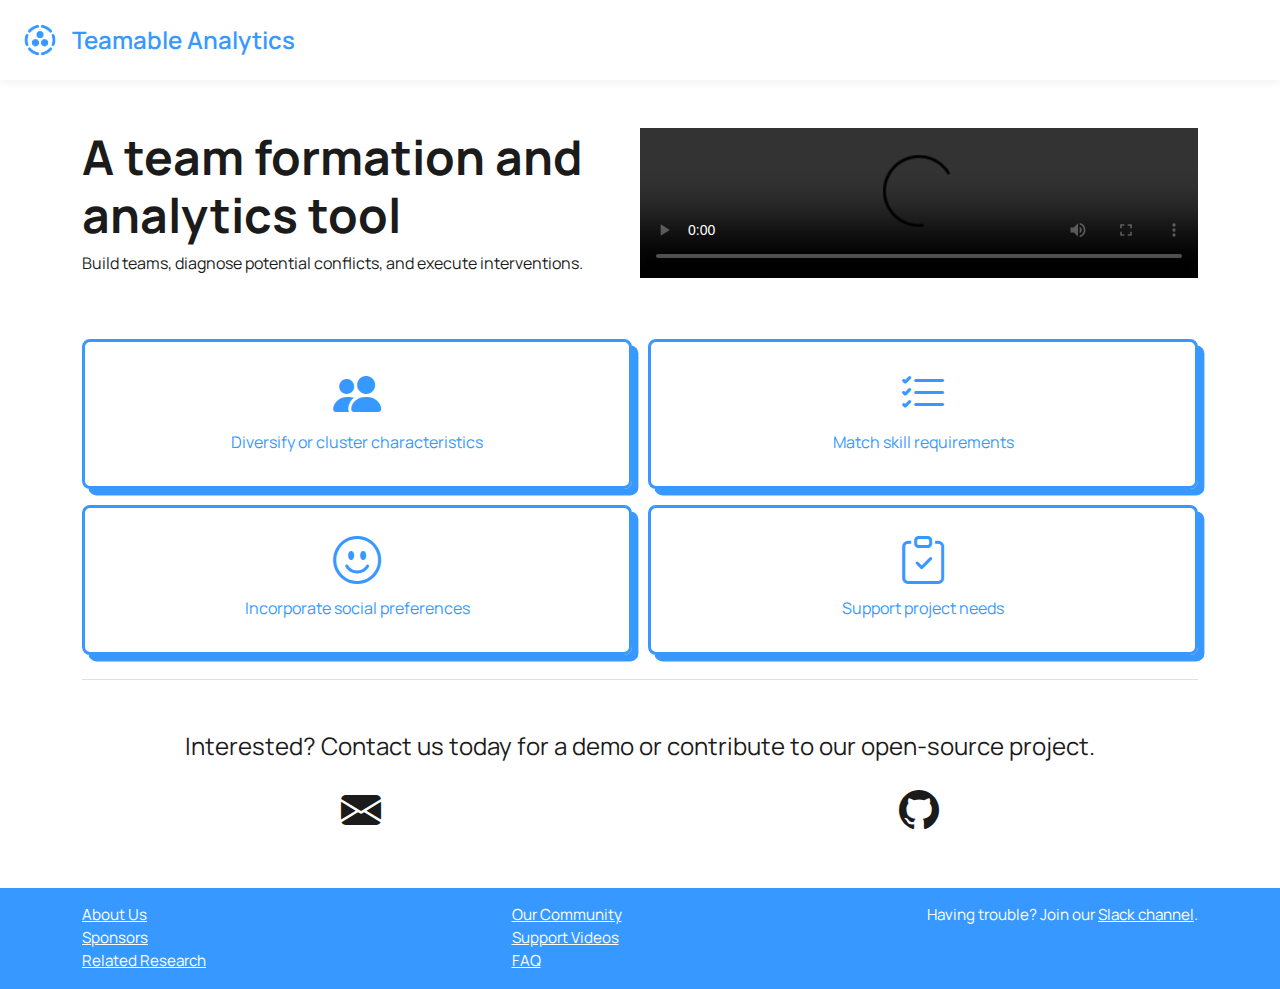
==== index.html @ 26a2bc22 "fix floating footer" ====
<!DOCTYPE html>
<html lang="en">

<head>
    <meta charset="utf-8">
    <title></title>
    <meta name="author" content="">
    <meta name="description" content="">
    <meta name="viewport" content="width=device-width, initial-scale=1">

    <!--    <link href="css/bootstrap/v5.1.3/bootstrap-grid.min.css" rel="stylesheet">-->
    <link href="css/bootstrap/v5.1.3/bootstrap.css" rel="stylesheet">
    <link rel="stylesheet" href="https://cdn.jsdelivr.net/npm/bootstrap-icons@1.3.0/font/bootstrap-icons.css">

    <link href="css/styles.css" rel="stylesheet">
    <link href="css/footer.css" rel="stylesheet">
</head>

<body>
<header class="d-flex flex-row align-items-center p-3">
    <div class="img-container">
        <img src="assets/img/logo-transparent-blue.png" alt="Teamable Analytics Logo"/>
    </div>
    <p class="title mb-0"><a href="#">Teamable Analytics</a></p>
</header>

<main class="container d-flex flex-column gap-5 my-5">
    <section id="hero-section" class="d-flex flex-column flex-lg-row items-proportional">
        <div class="hero-text">
            <h1 class="hero-phrase">A team formation and analytics tool</h1>
            <p>Build teams, diagnose potential conflicts, and execute
			interventions.</p>
        </div>
        <div id="demo-video">
            <video controls style="width: 100%; height: auto;">
                <source src="assets/video/promo-video.mp4" type="video/mp4">
                Sorry, your browser doesn't support embedded videos.
            </video>
        </div>
    </section>
    <section id="benefits-section" class="border-bottom pb-4">
        <div class="d-flex flex-column gap-3">
            <div class="d-flex flex-column flex-md-row gap-3 items-proportional">
                <div class="benefits-card stack-items-center">
                    <i class="bi bi-people-fill"></i>
                    <p class="text-center mb-0">Diversify or cluster characteristics</p>
                </div>
                <div class="benefits-card stack-items-center">
                    <i class="bi bi-list-check"></i>
                    <p class="text-center mb-0">Match skill requirements</p>
                </div>
            </div>
            <div class="d-flex flex-column flex-md-row gap-3 items-proportional">
                <div class="benefits-card stack-items-center">
                    <i class="bi bi-emoji-smile"></i>
                    <p class="text-center mb-0">Incorporate social preferences</p>
                </div>
                <div class="benefits-card stack-items-center">
                    <i class="bi bi-clipboard-check"></i>
                    <p class="text-center mb-0">Support project needs</p>
                </div>
            </div>
        </div>
    </section>
    <section id="contact-section" class="stack-items-center">
        <p class="text-center fs-4">Interested? Contact us today for a demo or contribute to our open-source project.</p>
        <div class="d-flex flex-row justify-content-around w-100 fs-1">
            <a href="mailto:bowen.hui@ubc.ca" class="icon-link"><i class="bi bi-envelope-fill"></i></a>
            <a href="https://github.com/Teamable-Analytics/" class="icon-link"><i class="bi bi-github"></i></a>
        </div>
    </section>
</main>
<footer class="py-3">
    <div class="container">
        <div class="d-flex flex-column flex-md-row justify-content-between w-95">
            <ul>
                <li><a href="about-us.html">About Us</a></li>
                <li><a href="sponsors.html">Sponsors</a></li>
                <li><a href="research.html">Related Research</a></li>
            </ul>
            <ul>
                <li><a href="community.html">Our Community</a></li>
                <li><a href="support.html">Support Videos</a></li>
                <li><a href="faq.html">FAQ</a></li>
            </ul>
            <p>Having trouble? Join our <a href="https://teamableanalytics.slack.com">Slack channel</a>.</p>
        </div>
    </div>
</footer>
</body>
</html>
---- css/styles.css ----
@import url("https://fonts.googleapis.com/css2?family=Manrope:wght@400;500;600;700&display=swap");
body {
  background-color: white;
  margin: 0;
  color: #1b1b1b;
  font-family: "Manrope", sans-serif;
  font-size: 16px;
  font-weight: normal;
  height: 100vh;
}

.icon-link {
  -webkit-transition: all 0.3s cubic-bezier(0.445, 0.05, 0.55, 0.95);
  -moz-transition: all 0.3s cubic-bezier(0.445, 0.05, 0.55, 0.95);
  -o-transition: all 0.3s cubic-bezier(0.445, 0.05, 0.55, 0.95);
  transition: all 0.3s cubic-bezier(0.445, 0.05, 0.55, 0.95);
  color: #1b1b1b;
}
.icon-link:hover {
  color: #3799FF;
}

.items-proportional > * {
  flex: 1 1 0;
}

.stack-items-center {
  display: flex;
  flex-direction: column;
  align-items: center;
}

.img-responsive {
  width: 100%;
  min-width: 100px;
  height: auto;
}

header {
  gap: 0.5rem;
  background-color: white;
  color: #3799FF;
  box-shadow: 0 0.2rem 0.5rem rgba(27, 27, 27, 0.05);
}
header a {
  color: #3799FF;
  text-decoration: none;
}
header a:hover {
  color: #3799FF;
}
header .title {
  font-size: 1.5rem;
  font-weight: 600;
}
header .img-container {
  display: flex;
  justify-content: center;
}
header .img-container img {
  height: 48px;
  width: 48px;
}

#hero-section .hero-text .hero-phrase {
  font-size: 3rem;
  font-weight: 700;
}

#benefits-section .benefits-card {
  -webkit-transition: all 0.3s cubic-bezier(0.445, 0.05, 0.55, 0.95);
  -moz-transition: all 0.3s cubic-bezier(0.445, 0.05, 0.55, 0.95);
  -o-transition: all 0.3s cubic-bezier(0.445, 0.05, 0.55, 0.95);
  transition: all 0.3s cubic-bezier(0.445, 0.05, 0.55, 0.95);
  color: #3799FF;
  padding: 1rem 2rem 2rem;
  border: 0.2rem solid #3799FF;
  border-radius: 0.5rem;
  box-shadow: 0.4rem 0.4rem 0 #3799FF;
}
#benefits-section .benefits-card i {
  font-size: 3rem;
}
#benefits-section .benefits-card:hover {
  color: #1b1b1b;
}

footer {
  font-size: 0.95rem;
  color: white;
  width: 100%;
  background-color: #3799FF;
}
footer a {
  color: white;
}
footer a:hover {
  color: rgba(255, 255, 255, 0.75);
  text-decoration: none;
}
footer ul {
  margin-bottom: 0;
  padding-left: 0;
  list-style-type: none;
}

/*# sourceMappingURL=styles.css.map */
---- css/footer.css ----
html{
    height: 100%;
}

body{
    min-height: 100%;
    display: flex;
    flex-direction: column;
}

footer{
    margin-top: auto;
}
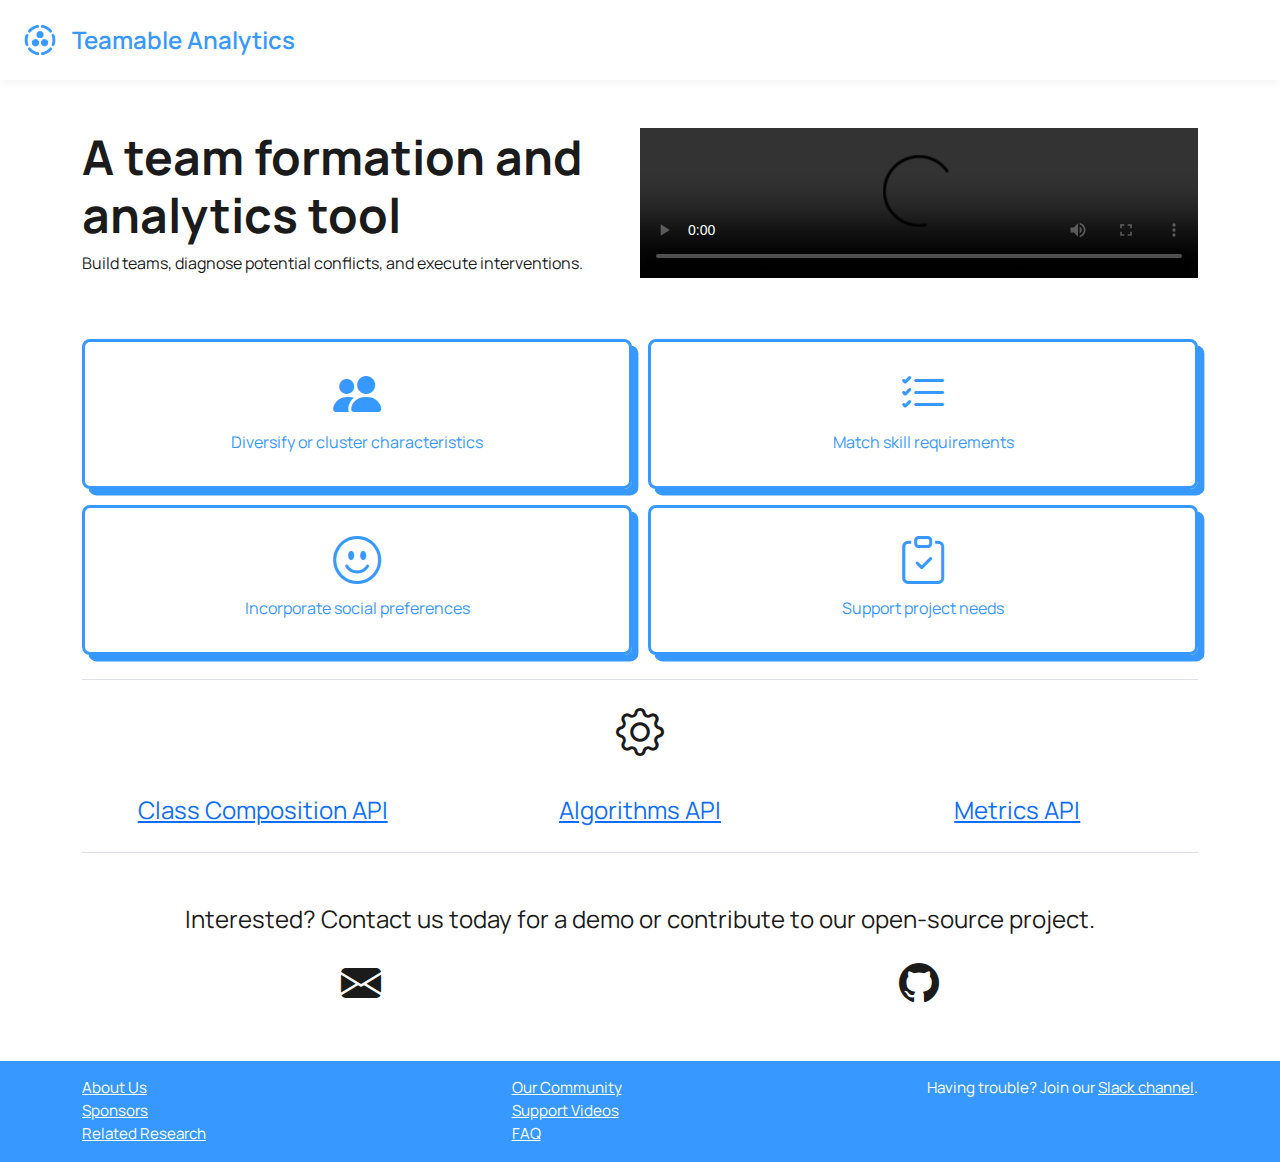
==== commit 7aff4974: "Modify homepage" ====
--- a/index.html
+++ b/index.html
@@ -62,6 +62,24 @@
             </div>
         </div>
     </section>
+    <section id="api-demo-section" class="border-bottom pb-4">
+        <div class="container d-flex align-items-center justify-content-center mb-2" style="margin-top: -2rem" >
+            <i class="bi bi-gear" style="font-size: 3rem;"></i>
+        </div>
+        <div class="d-flex flex-column gap-3">
+            <div class="d-flex flex-column flex-md-row gap-3 items-proportional">
+                <a href="https://teamableanalytics.ok.ubc.ca/api/simulate_people" class="benefits-card stack-items-center" style="cursor: pointer;">
+                    <p class="text-center mb-0 fs-4 mt-3">Class Composition API</p>
+                </a>
+                <a href="https://teamableanalytics.ok.ubc.ca/api/team_formation"  class="benefits-card stack-items-center" style="cursor: pointer;">
+                    <p class="text-center mb-0 fs-4 mt-3">Algorithms API</p>
+                </a>
+                <a href="https://teamableanalytics.ok.ubc.ca/api/evaluate_team_set"  class="benefits-card stack-items-center" style="cursor: pointer;">
+                    <p class="text-center mb-0 fs-4 mt-3">Metrics API</p>
+                </a>
+            </div>
+        </div>
+    </section>
     <section id="contact-section" class="stack-items-center">
         <p class="text-center fs-4">Interested? Contact us today for a demo or contribute to our open-source project.</p>
         <div class="d-flex flex-row justify-content-around w-100 fs-1">
--- a/css/styles.css
+++ b/css/styles.css
@@ -1,4 +1,5 @@
 @import url("https://fonts.googleapis.com/css2?family=Manrope:wght@400;500;600;700&display=swap");
+@import url('https://fonts.googleapis.com/css2?family=Inconsolata:wght@400;500;600;700&display=swap');
 body {
   background-color: white;
   margin: 0;
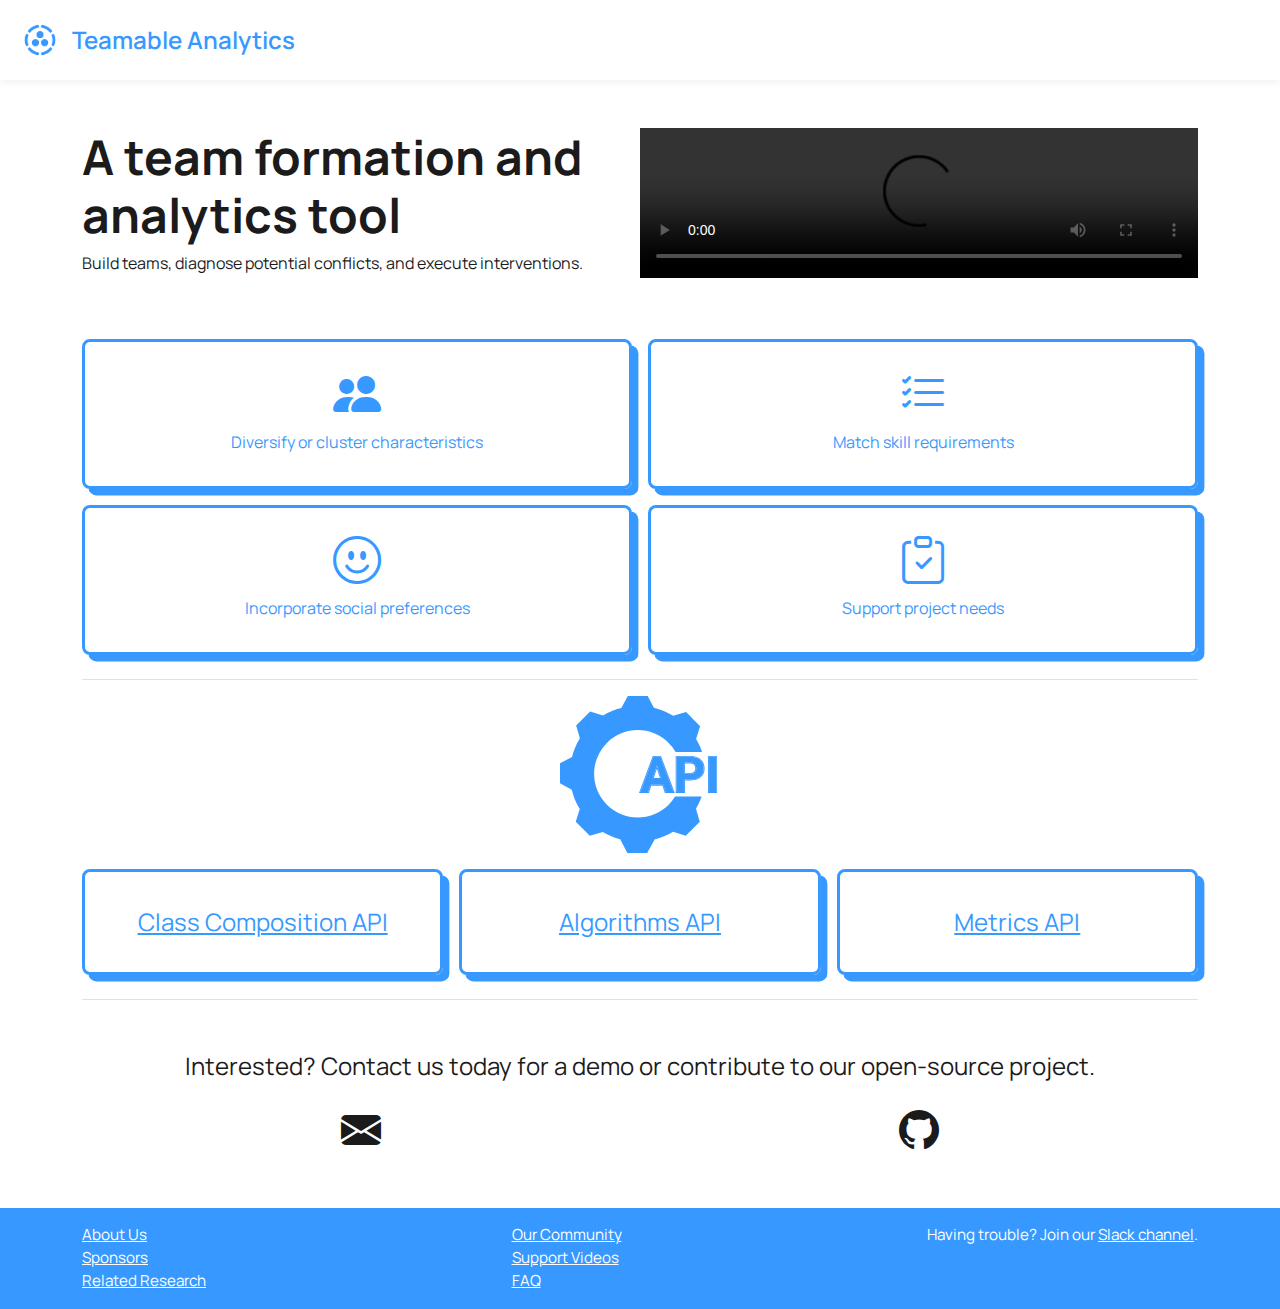
==== commit 6fa3286a: "Modify logo and fix bug" ====
--- a/index.html
+++ b/index.html
@@ -64,7 +64,7 @@
     </section>
     <section id="api-demo-section" class="border-bottom pb-4">
         <div class="container d-flex align-items-center justify-content-center mb-2" style="margin-top: -2rem" >
-            <i class="bi bi-gear" style="font-size: 3rem;"></i>
+            <img src="assets/img/api-gear-homepage.svg" alt="API Demo title" style="width: 10rem; height: auto; margin-bottom: .5rem;">
         </div>
         <div class="d-flex flex-column gap-3">
             <div class="d-flex flex-column flex-md-row gap-3 items-proportional">
--- a/css/styles.css
+++ b/css/styles.css
@@ -1,5 +1,4 @@
 @import url("https://fonts.googleapis.com/css2?family=Manrope:wght@400;500;600;700&display=swap");
-@import url('https://fonts.googleapis.com/css2?family=Inconsolata:wght@400;500;600;700&display=swap');
 body {
   background-color: white;
   margin: 0;
@@ -86,6 +85,24 @@
   color: #1b1b1b;
 }
 
+#api-demo-section .benefits-card {
+  -webkit-transition: all 0.3s cubic-bezier(0.445, 0.05, 0.55, 0.95);
+  -moz-transition: all 0.3s cubic-bezier(0.445, 0.05, 0.55, 0.95);
+  -o-transition: all 0.3s cubic-bezier(0.445, 0.05, 0.55, 0.95);
+  transition: all 0.3s cubic-bezier(0.445, 0.05, 0.55, 0.95);
+  color: #3799FF;
+  padding: 1rem 2rem 2rem;
+  border: 0.2rem solid #3799FF;
+  border-radius: 0.5rem;
+  box-shadow: 0.4rem 0.4rem 0 #3799FF;
+}
+#api-demo-section .benefits-card i {
+  font-size: 3rem;
+}
+#api-demo-section .benefits-card:hover {
+  color: #1b1b1b;
+}
+
 footer {
   font-size: 0.95rem;
   color: white;
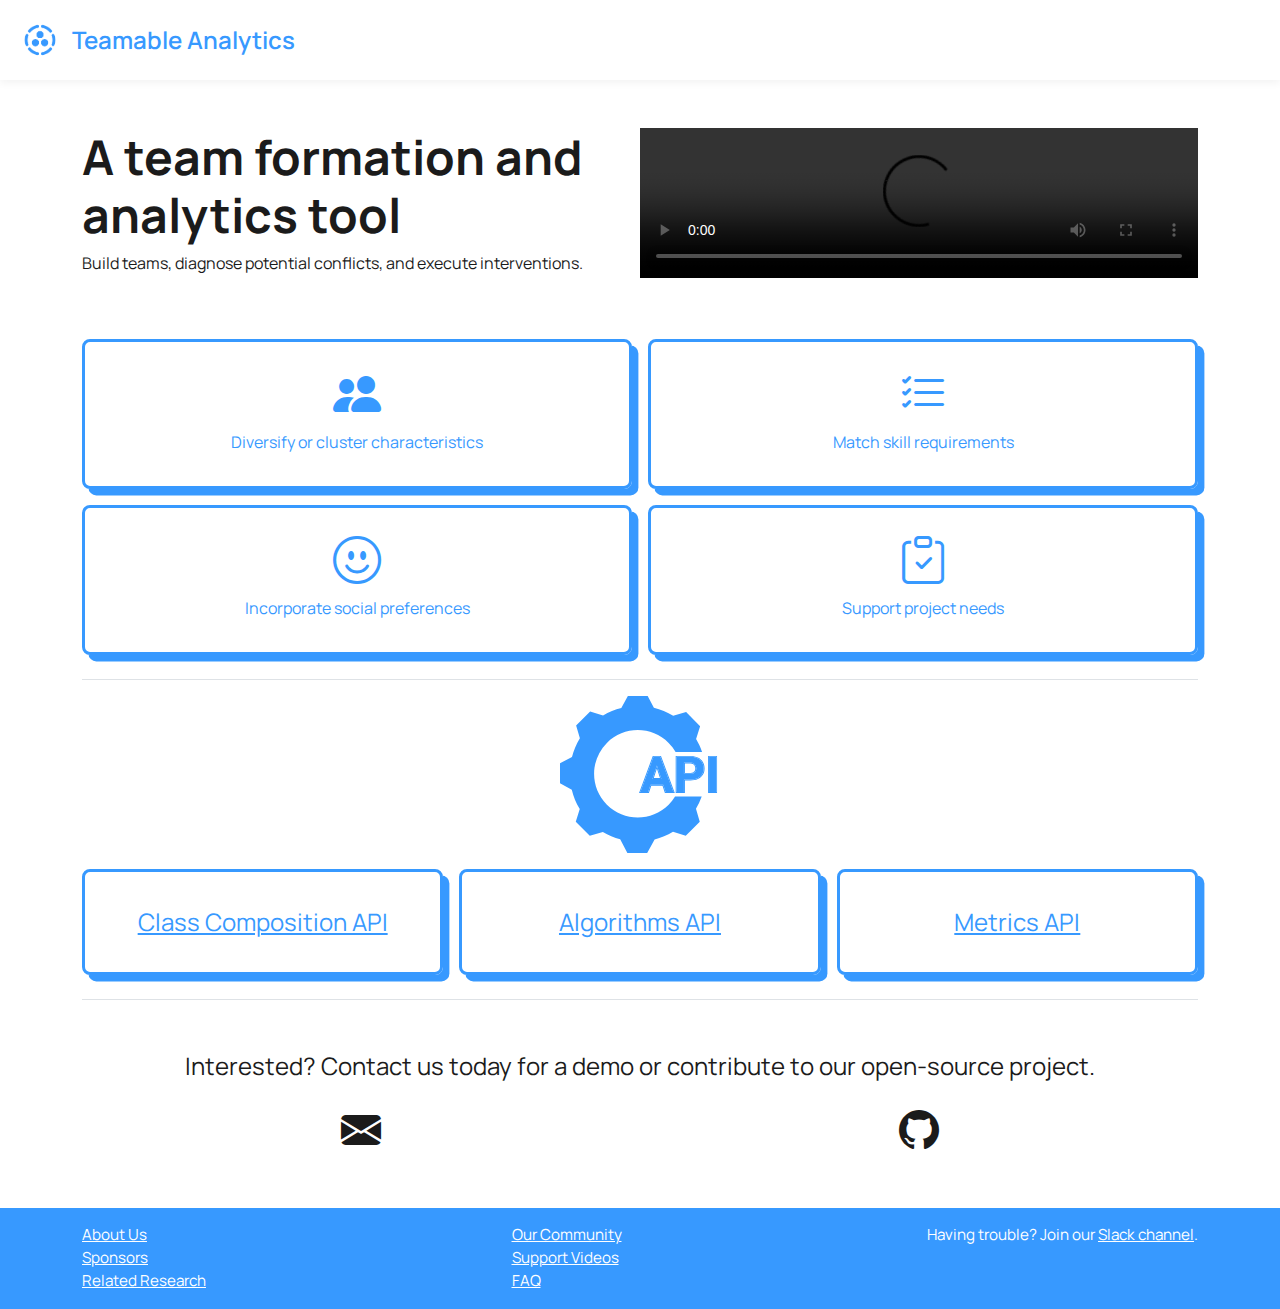
==== commit 2ed4f43d: "Patch unfinished algorithm options" ====
--- a/index.html
+++ b/index.html
@@ -68,13 +68,13 @@
         </div>
         <div class="d-flex flex-column gap-3">
             <div class="d-flex flex-column flex-md-row gap-3 items-proportional">
-                <a href="https://teamableanalytics.ok.ubc.ca/api/simulate_people" class="benefits-card stack-items-center" style="cursor: pointer;">
+                <a href="api/simulate_people" class="benefits-card stack-items-center" style="cursor: pointer;">
                     <p class="text-center mb-0 fs-4 mt-3">Class Composition API</p>
                 </a>
-                <a href="https://teamableanalytics.ok.ubc.ca/api/team_formation"  class="benefits-card stack-items-center" style="cursor: pointer;">
+                <a href="api/team_formation"  class="benefits-card stack-items-center" style="cursor: pointer;">
                     <p class="text-center mb-0 fs-4 mt-3">Algorithms API</p>
                 </a>
-                <a href="https://teamableanalytics.ok.ubc.ca/api/evaluate_team_set"  class="benefits-card stack-items-center" style="cursor: pointer;">
+                <a href="api/evaluate_team_set"  class="benefits-card stack-items-center" style="cursor: pointer;">
                     <p class="text-center mb-0 fs-4 mt-3">Metrics API</p>
                 </a>
             </div>
--- a/css/styles.css
+++ b/css/styles.css
@@ -1,4 +1,5 @@
 @import url("https://fonts.googleapis.com/css2?family=Manrope:wght@400;500;600;700&display=swap");
+@import url('https://fonts.googleapis.com/css2?family=Inconsolata:wght@400;500;600;700&display=swap');
 body {
   background-color: white;
   margin: 0;
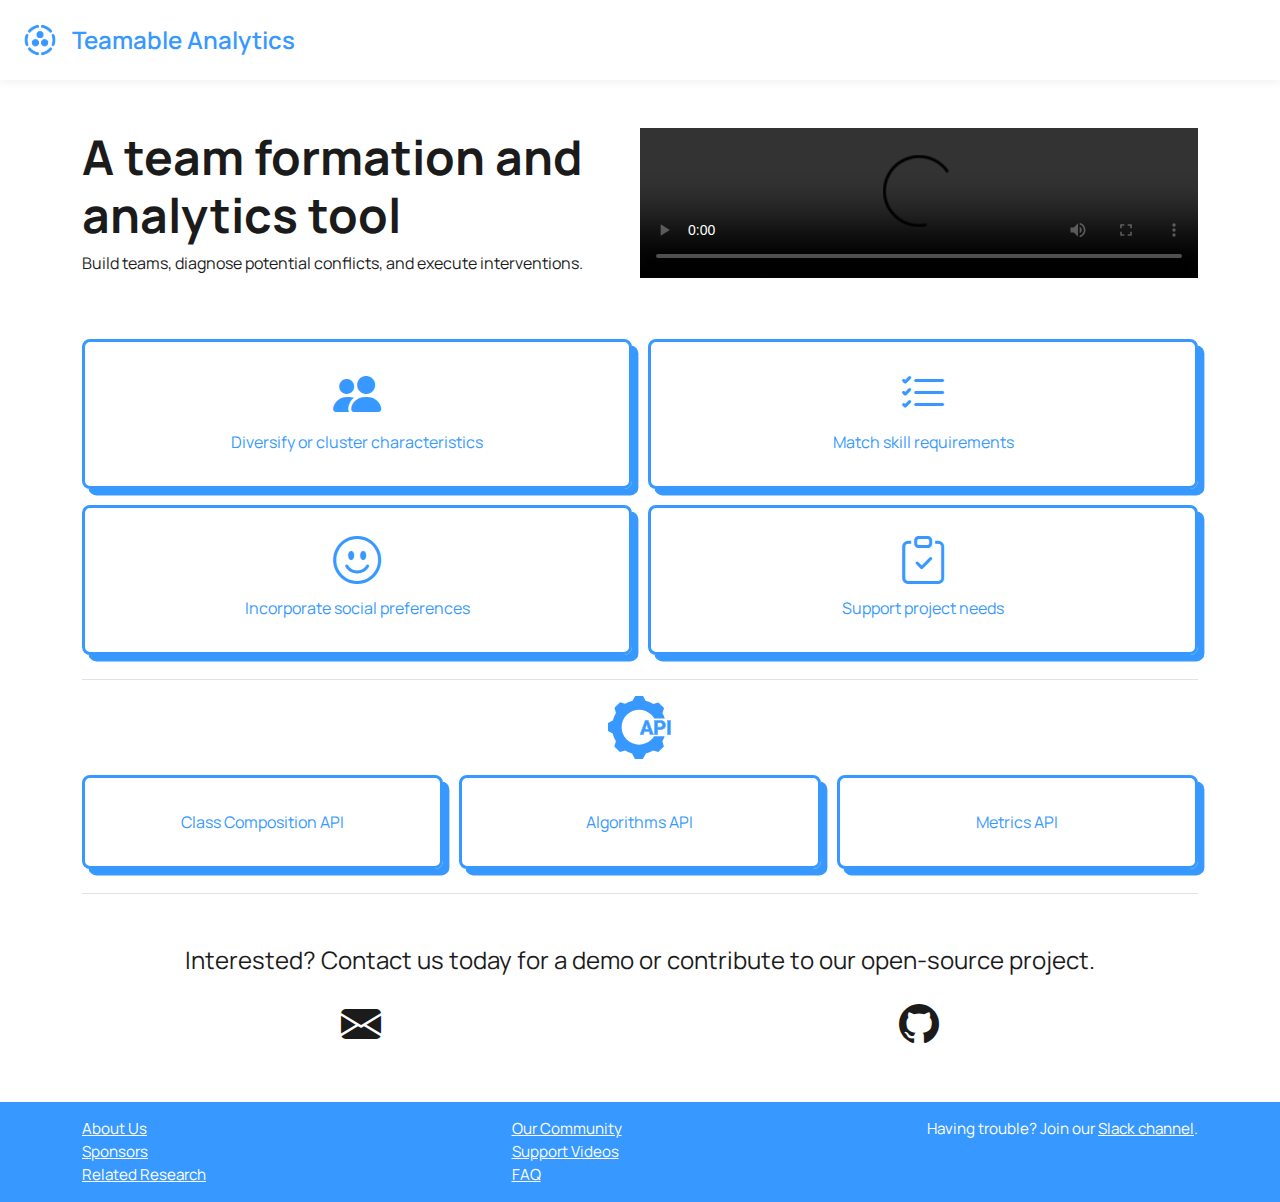
==== commit 0c2f148a: "Push so Bowen can view" ====
--- a/index.html
+++ b/index.html
@@ -64,18 +64,18 @@
     </section>
     <section id="api-demo-section" class="border-bottom pb-4">
         <div class="container d-flex align-items-center justify-content-center mb-2" style="margin-top: -2rem" >
-            <img src="assets/img/api-gear-homepage.svg" alt="API Demo title" style="width: 10rem; height: auto; margin-bottom: .5rem;">
+            <img src="assets/img/api-gear-homepage.svg" alt="API Demo title" style="width: 4rem; height: auto; margin-bottom: .5rem;">
         </div>
         <div class="d-flex flex-column gap-3">
             <div class="d-flex flex-column flex-md-row gap-3 items-proportional">
-                <a href="api/simulate_people" class="benefits-card stack-items-center" style="cursor: pointer;">
-                    <p class="text-center mb-0 fs-4 mt-3">Class Composition API</p>
+                <a href="api/simulate_people" class="benefits-card stack-items-center text-decoration-none" style="cursor: pointer;">
+                    <p class="text-center mb-0 mt-3">Class Composition API</p>
                 </a>
-                <a href="api/team_formation"  class="benefits-card stack-items-center" style="cursor: pointer;">
-                    <p class="text-center mb-0 fs-4 mt-3">Algorithms API</p>
+                <a href="api/team_formation"  class="benefits-card stack-items-center text-decoration-none" style="cursor: pointer;">
+                    <p class="text-center mb-0 mt-3">Algorithms API</p>
                 </a>
-                <a href="api/evaluate_team_set"  class="benefits-card stack-items-center" style="cursor: pointer;">
-                    <p class="text-center mb-0 fs-4 mt-3">Metrics API</p>
+                <a href="api/evaluate_team_set"  class="benefits-card stack-items-center text-decoration-none" style="cursor: pointer;">
+                    <p class="text-center mb-0 mt-3">Metrics API</p>
                 </a>
             </div>
         </div>
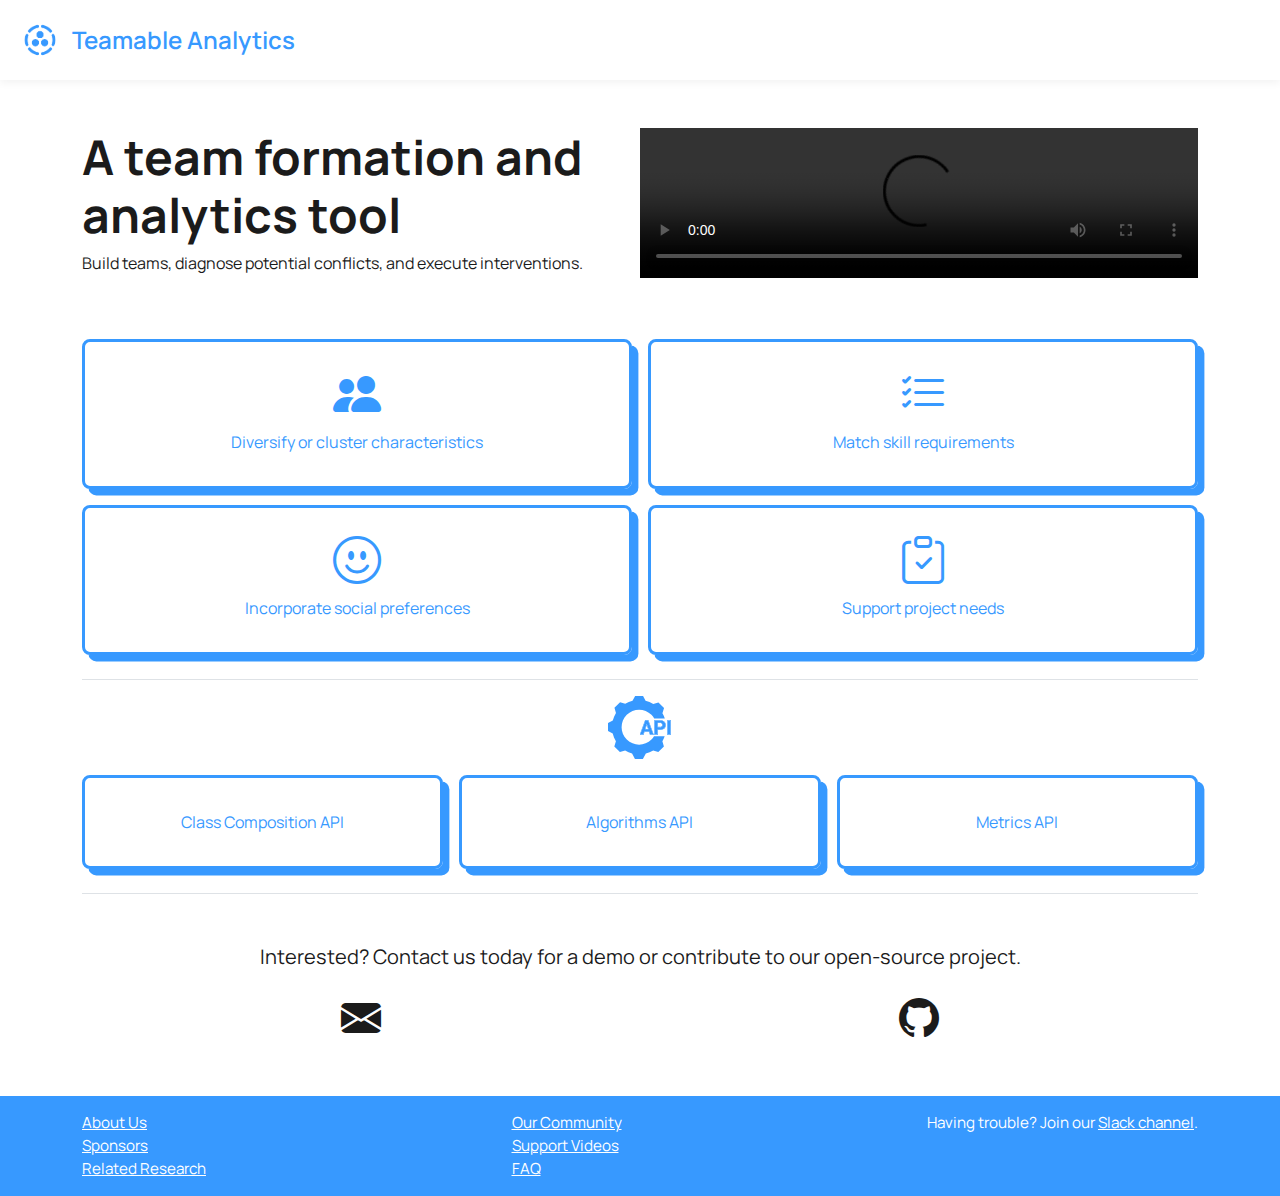
==== commit 65cd1a11: "Make the contact text smaller" ====
--- a/index.html
+++ b/index.html
@@ -81,7 +81,7 @@
         </div>
     </section>
     <section id="contact-section" class="stack-items-center">
-        <p class="text-center fs-4">Interested? Contact us today for a demo or contribute to our open-source project.</p>
+        <p class="text-center fs-5">Interested? Contact us today for a demo or contribute to our open-source project.</p>
         <div class="d-flex flex-row justify-content-around w-100 fs-1">
             <a href="mailto:bowen.hui@ubc.ca" class="icon-link"><i class="bi bi-envelope-fill"></i></a>
             <a href="https://github.com/Teamable-Analytics/" class="icon-link"><i class="bi bi-github"></i></a>
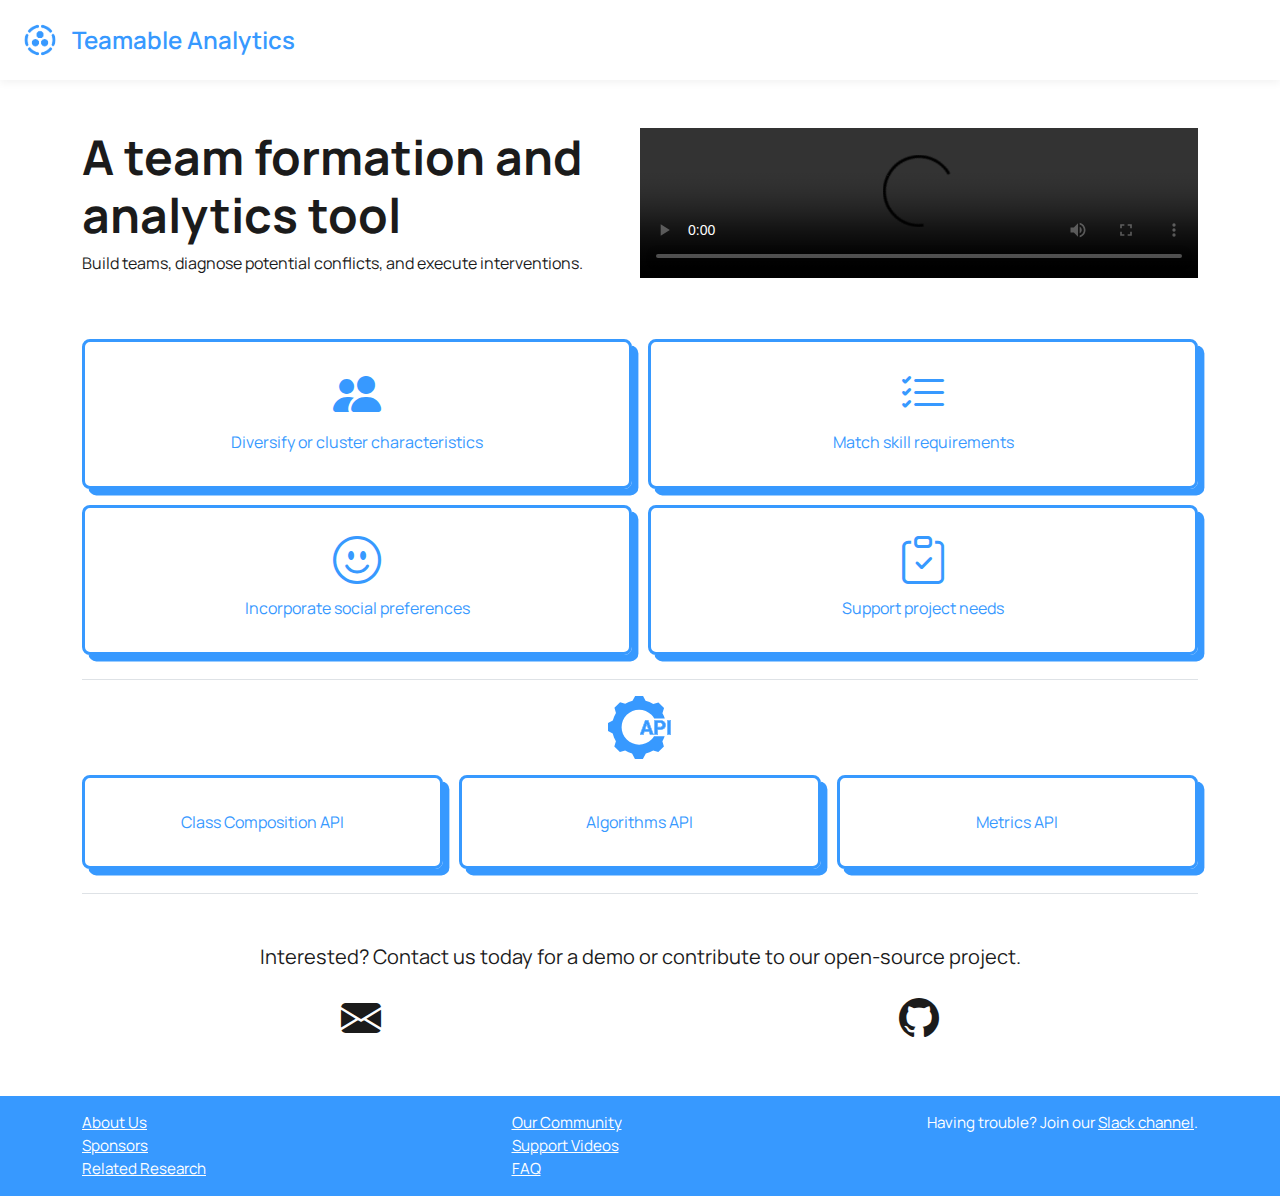
==== commit c62c86e2: "Add favicon" ====
--- a/index.html
+++ b/index.html
@@ -14,6 +14,8 @@
 
     <link href="css/styles.css" rel="stylesheet">
     <link href="css/footer.css" rel="stylesheet">
+
+    <link rel="icon" type="image/x-icon" href="/assets/img/favicon.ico">
 </head>
 
 <body>
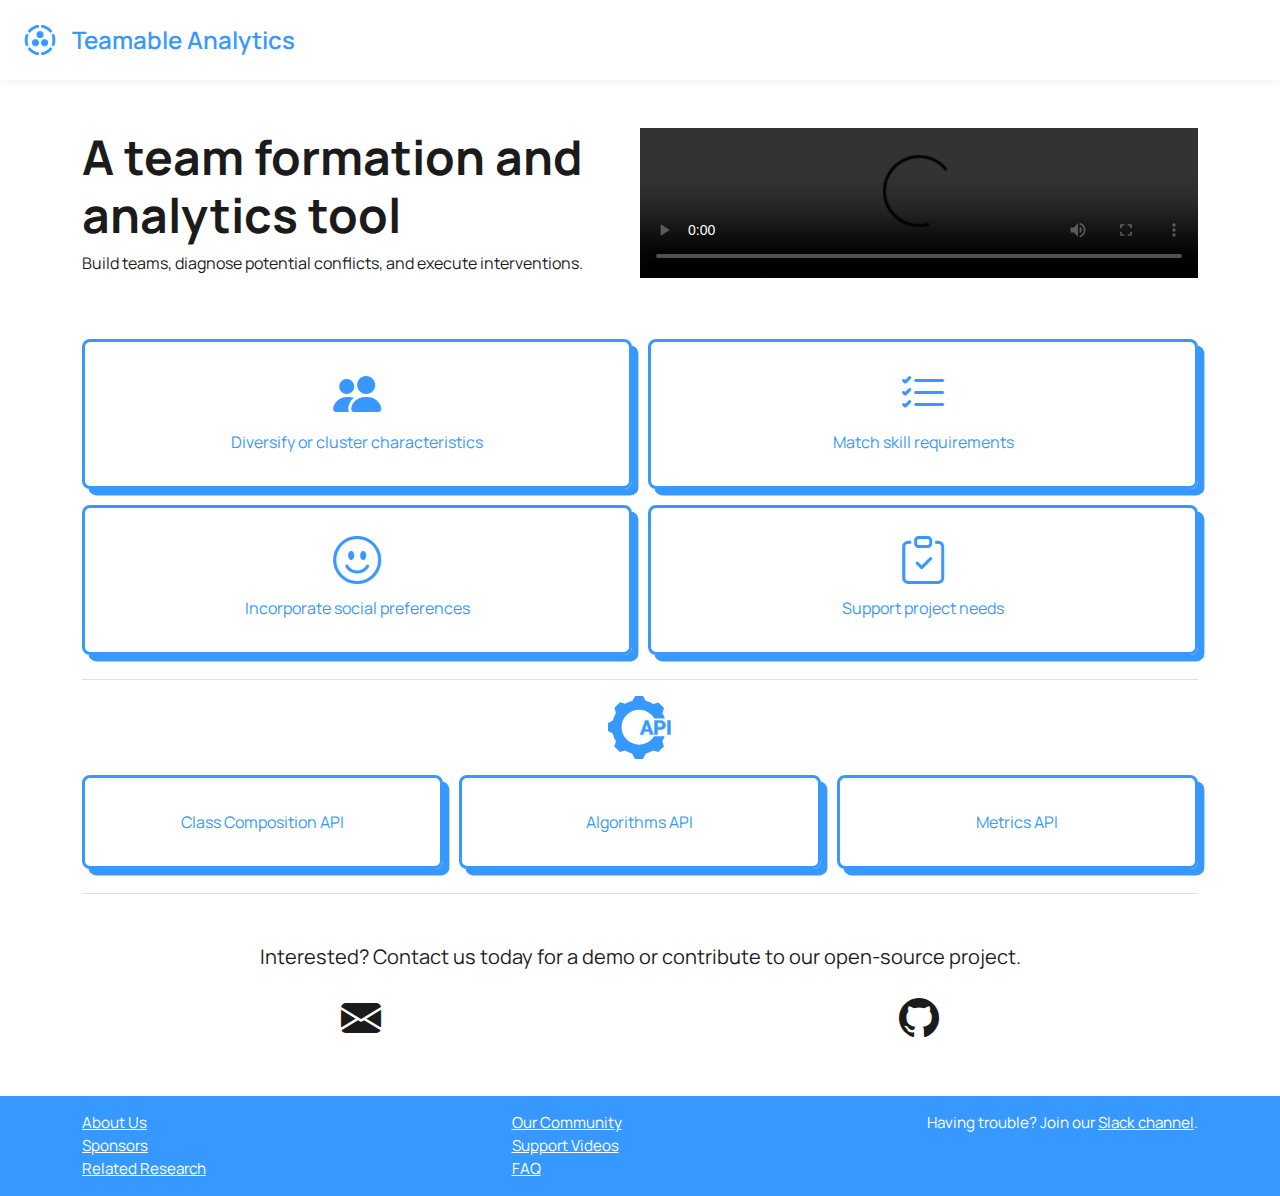
==== commit e831d3c1: "Fix favicon not show up" ====
--- a/index.html
+++ b/index.html
@@ -15,7 +15,7 @@
     <link href="css/styles.css" rel="stylesheet">
     <link href="css/footer.css" rel="stylesheet">
 
-    <link rel="icon" type="image/x-icon" href="/assets/img/favicon.ico">
+    <link rel="icon" type="image/x-icon" href="/assets/img/favicon.ico?">
 </head>
 
 <body>
